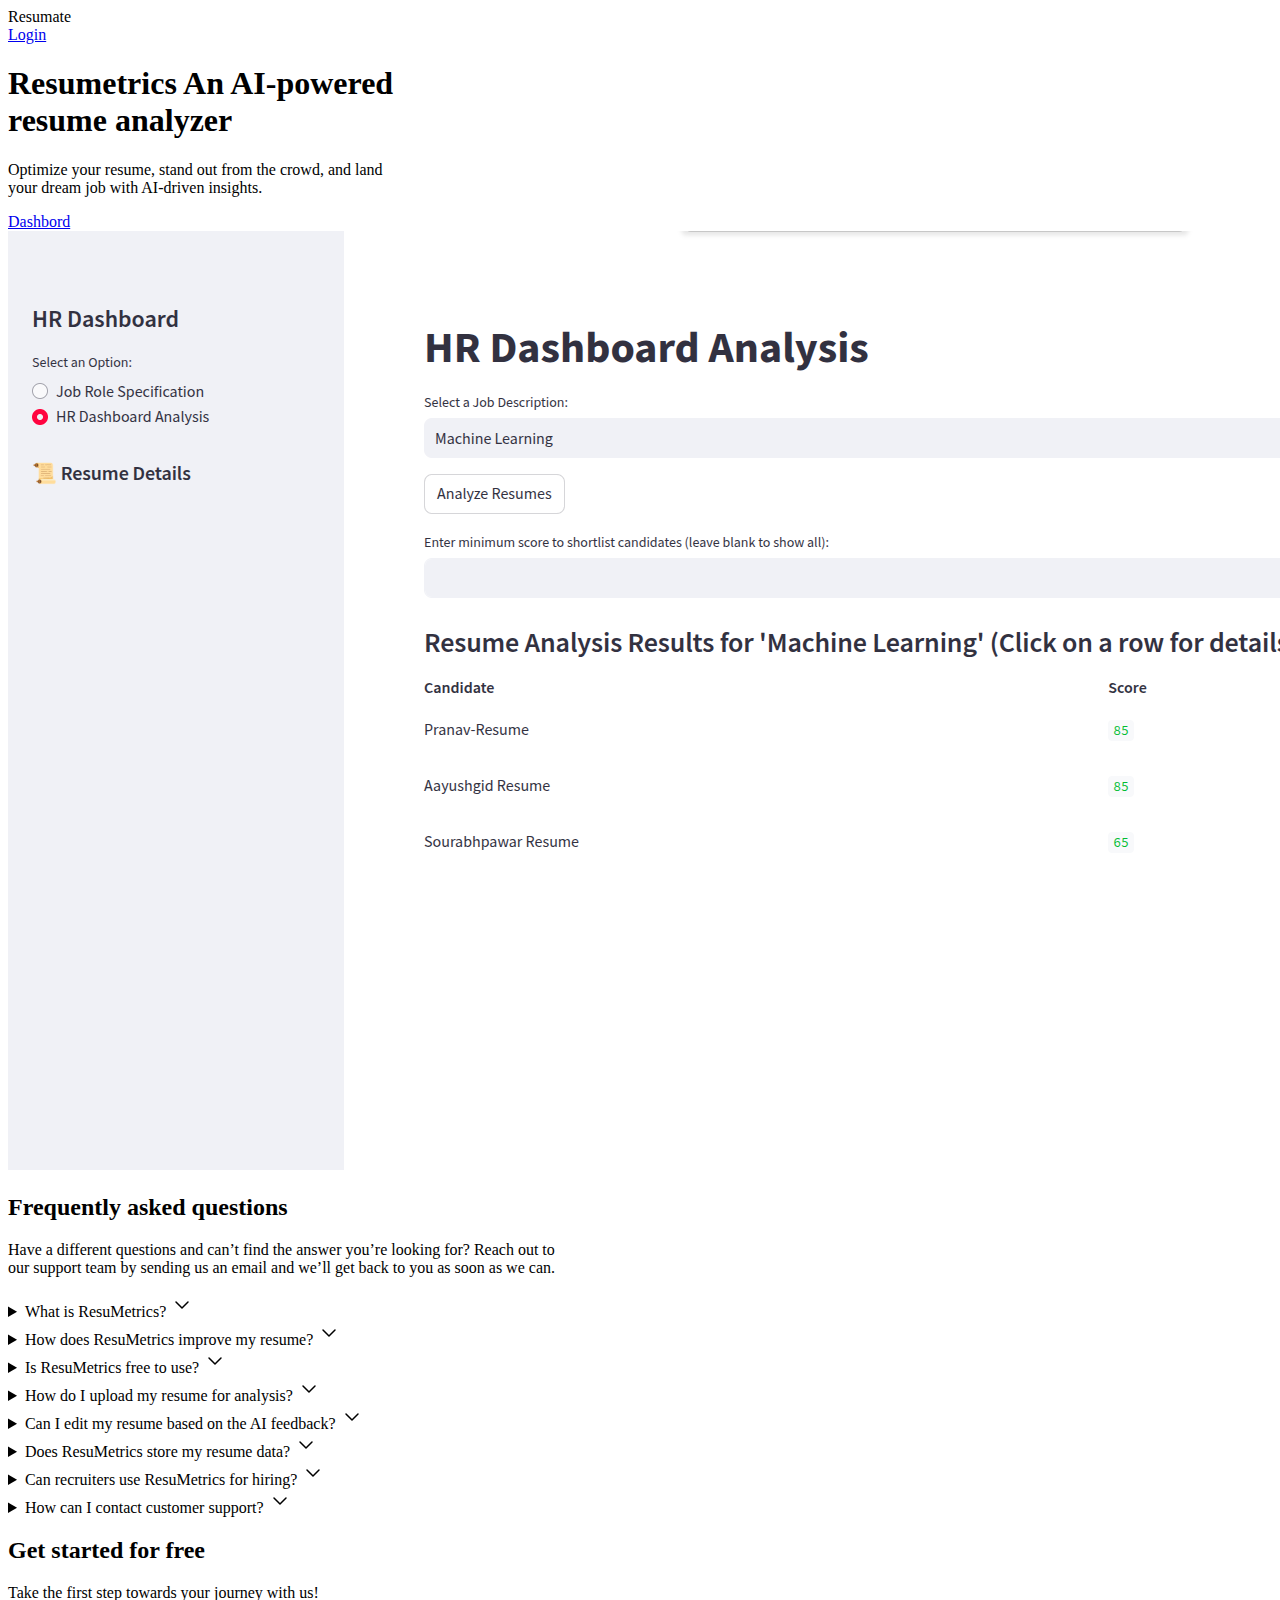
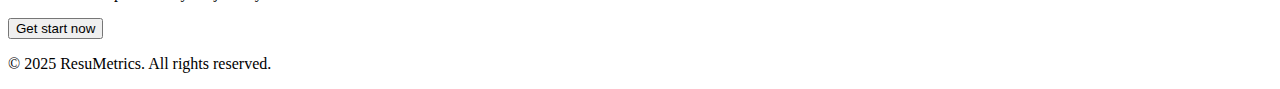
==== src/templates/index.html @ cf396849 "add google auth" ====
<!DOCTYPE html>
<html lang="en">
<head>
  <meta charset="UTF-8">
  <meta name="viewport" content="width=device-width, initial-scale=1.0">
   <link rel="stylesheet" href="./css/custom.css">
  <script src="https://cdn.jsdelivr.net/npm/@tailwindcss/browser@4"></script>
  <link rel="stylesheet" href="https://cdn.jsdelivr.net/npm/locomotive-scroll@3.5.4/dist/locomotive-scroll.css">
  <link href="https://cdn.jsdelivr.net/npm/remixicon@4.3.0/fonts/remixicon.css" rel="stylesheet" />
  <link rel="stylesheet" href="output.css">
  <link rel="shortcut icon" href="/nuvaria1.0/image/fevicon.png" type="image/x-icon">
  <link rel="preconnect" href="https://fonts.googleapis.com">
<link rel="preconnect" href="https://fonts.gstatic.com" crossorigin>
<link href="https://fonts.googleapis.com/css2?family=Forum&family=Lexend:wght@100..900&family=Old+Standard+TT:ital,wght@0,400;0,700;1,400&family=Poppins:ital,wght@0,100;0,200;0,300;0,400;0,500;0,600;0,700;0,800;0,900;1,100;1,200;1,300;1,400;1,500;1,600;1,700;1,800;1,900&family=Space+Grotesk:wght@300..700&display=swap" rel="stylesheet">

  <title>Resumate</title>
  <style>

.loader {
  width: fit-content;
  font-weight: bold;
  font-family: sans-serif;
  font-size: 30px;
  padding-bottom: 8px;
  background: linear-gradient(currentColor 0 0) 0 100%/0% 3px no-repeat;
  animation: l2 2s linear infinite;
}

@keyframes l2 {to{background-size: 100% 3px}}
  </style>

  
</head>

  <div id="main">

  <div class="inset-0 -z-10 h-full w-full bg-white bg-[linear-gradient(to_right,#f0f0f0_1px,transparent_1px),linear-gradient(to_bottom,#f0f0f0_1px,transparent_1px)] bg-[size:6rem_4rem]">

    <nav class="flex items-center justify-between px-20 py-6">
      <!-- Logo -->
      <div>
        <a href="#">
 
          </a>Resumate</a>
      </div>
  
      <div class="mr-16 flex items-center">
          <!-- Login Button -->
          <a id="login-btn" href="login.html" class="hover:text-gray-300 bg-black text-white px-4 py-1 rounded-md mr-4">Login</a>
  
          <!-- User Profile Image -->
          <div id="user-profile" style="display: none;">
              <img id="user-img" src="default-avatar.png" alt="User Profile" class="w-10 h-10 rounded-full border border-gray-300 shadow-sm">
          </div>
      </div>
  </nav>
  
      <div class= "flex justify-center items-center flex-col z-50 px-24 mt-20">
        
        <a href="#" class="px-28 text-black sm:text"></a>
        <h1 id="heading" class=" text-center font-semibold  text-6xl tracking-wide">Resumetrics An AI-powered <br>resume analyzer </h1>
        <p class="text-center py-5 font-sans text-xl"> Optimize your resume, stand out from the crowd,  and land <br> your dream job with AI-driven insights. </p>
        <div class="flex gap-5 mb-12">
         <a href="http://localhost:8501" class="px-10 py-3 bg-black text-white  rounded-md "> Dashbord <i class="ri-arrow-right-line"></i></a>
  
        </div>
        
      </div>  
  
    </div>

<div
  class="relative"
  style="mask-image: linear-gradient(180deg, white 0%, transparent); -webkit-mask-image: linear-gradient(180deg, white 60%, transparent);"
></div>
  
<div  class="flex justify-center items-center mt-10">

  <img id="dash" class="w-4/5 rounded-md  " src="image/dash.png" alt="">
</div>



<div class="flex justify-evenly mt-32 w-full">

</div>

<div class="max-w-screen-xl mx-auto px-5 bg-white min-h-sceen mb-32">
	<div class="flex flex-col items-center">
		<h2 class=" text-5xl tracking-tight mt-20">
      Frequently asked questions
		</h2>
		<p class="text-neutral-500 text-xl mt-3 text-center">
      Have a different questions and can’t find the answer you’re looking for? Reach out to <br> our support team by sending us an email and we’ll get back to you as soon as we can.
		</p>
	</div>
	<div class="grid divide-y divide-neutral-200 max-w-4xl mx-auto mt-8">
		<div class="py-5">
			<details class="group">
				<summary class="flex justify-between items-center font-medium cursor-pointer list-none ">
					<span> What is ResuMetrics?</span>
					<span class="transition group-open:rotate-180">
                <svg fill="none" height="24" shape-rendering="geometricPrecision" stroke="currentColor" stroke-linecap="round" stroke-linejoin="round" stroke-width="1.5" viewBox="0 0 24 24" width="24"><path d="M6 9l6 6 6-6"></path>
</svg>
              </span>
				</summary>
				<p class="text-neutral-600 mt-3 group-open:animate-fadeIn">
          ResuMetrics is an AI-powered resume analyzer that helps job seekers optimize their resumes by providing instant feedback, keyword suggestions, ATS compatibility checks, and industry-based resume scoring.
				</p>
			</details>
		</div>
		<div class="py-5">
			<details class="group">
				<summary class="flex justify-between items-center font-medium cursor-pointer list-none">
					<span> How does ResuMetrics improve my resume?</span>
					<span class="transition group-open:rotate-180">
                <svg fill="none" height="24" shape-rendering="geometricPrecision" stroke="currentColor" stroke-linecap="round" stroke-linejoin="round" stroke-width="1.5" viewBox="0 0 24 24" width="24"><path d="M6 9l6 6 6-6"></path>
</svg>
              </span>
				</summary>
				<p class="text-neutral-600 mt-3 group-open:animate-fadeIn">
					Our AI scans your resume for structure, relevant skills, formatting, and keyword optimization. It then provides actionable insights to improve your chances of passing ATS filters and catching recruiters’ attention.
				</p>
			</details>
		</div>
		<div class="py-5">
			<details class="group">
				<summary class="flex justify-between items-center font-medium cursor-pointer list-none">
					<span> Is ResuMetrics free to use?</span>
					<span class="transition group-open:rotate-180">
                <svg fill="none" height="24" shape-rendering="geometricPrecision" stroke="currentColor" stroke-linecap="round" stroke-linejoin="round" stroke-width="1.5" viewBox="0 0 24 24" width="24"><path d="M6 9l6 6 6-6"></path>
</svg>
              </span>
				</summary>
				<p class="text-neutral-600 mt-3 group-open:animate-fadeIn">
					We offer a free version with basic resume analysis. For advanced features like ATS optimization, detailed reports, and industry-based resume benchmarking, you can upgrade to a premium plan.
				</p>
			</details>
		</div>
		<div class="py-5">
			<details class="group">
				<summary class="flex justify-between items-center font-medium cursor-pointer list-none">
					<span> How do I upload my resume for analysis?</span>
					<span class="transition group-open:rotate-180">
                <svg fill="none" height="24" shape-rendering="geometricPrecision" stroke="currentColor" stroke-linecap="round" stroke-linejoin="round" stroke-width="1.5" viewBox="0 0 24 24" width="24"><path d="M6 9l6 6 6-6"></path>
</svg>
              </span>
				</summary>
				<p class="text-neutral-600 mt-3 group-open:animate-fadeIn">
					Simply click on the “Upload Resume” button on our homepage, select your resume file (PDF/DOCX), and get instant AI-powered feedback
				</p>
			</details>
		</div>
		<div class="py-5">
			<details class="group">
				<summary class="flex justify-between items-center font-medium cursor-pointer list-none">
					<span> Can I edit my resume based on the AI feedback?</span>
					<span class="transition group-open:rotate-180">
                <svg fill="none" height="24" shape-rendering="geometricPrecision" stroke="currentColor" stroke-linecap="round" stroke-linejoin="round" stroke-width="1.5" viewBox="0 0 24 24" width="24"><path d="M6 9l6 6 6-6"></path>
</svg>
              </span>
				</summary>
				<p class="text-neutral-600 mt-3 group-open:animate-fadeIn">
					Yes! After receiving your analysis report, you can make changes and re-upload your resume for further improvement suggestions.
				</p>
			</details>
		</div>
		<div class="py-5">
			<details class="group">
				<summary class="flex justify-between items-center font-medium cursor-pointer list-none">
					<span>Does ResuMetrics store my resume data? 					
        </span>
					<span class="transition group-open:rotate-180">
                <svg fill="none" height="24" shape-rendering="geometricPrecision" stroke="currentColor" stroke-linecap="round" stroke-linejoin="round" stroke-width="1.5" viewBox="0 0 24 24" width="24"><path d="M6 9l6 6 6-6"></path>
</svg>
              </span>
				</summary>
				<p class="text-neutral-600 mt-3 group-open:animate-fadeIn">
          No, we prioritize user privacy. Your uploaded resume is processed in real-time, and we do not store or share your data.
				</p>
			</details>
		</div>
		<div class="py-5">
			<details class="group">
				<summary class="flex justify-between items-center font-medium cursor-pointer list-none">
					<span> Can recruiters use ResuMetrics for hiring?</span>
					<span class="transition group-open:rotate-180">
                <svg fill="none" height="24" shape-rendering="geometricPrecision" stroke="currentColor" stroke-linecap="round" stroke-linejoin="round" stroke-width="1.5" viewBox="0 0 24 24" width="24"><path d="M6 9l6 6 6-6"></path>
</svg>
              </span>
				</summary>
				<p class="text-neutral-600 mt-3 group-open:animate-fadeIn">
					Yes! We offer a recruiter dashboard where employers can analyze multiple resumes, rank candidates, and shortlist top talent based on AI-powered insights.
				</p>
			</details>
		</div>
		<div class="py-5">
			<details class="group">
				<summary class="flex justify-between items-center font-medium cursor-pointer list-none ">
					<span > How can I contact customer support?</span>
					<span class="transition group-open:rotate-180">
                <svg fill="none" height="24" shape-rendering="geometricPrecision" stroke="currentColor" stroke-linecap="round" stroke-linejoin="round" stroke-width="1.5" viewBox="0 0 24 24" width="24"><path d="M6 9l6 6 6-6"></path>
</svg>
              </span>
				</summary>
				<p class="text-neutral-600 mt-3 group-open:animate-fadeIn ">
					You can reach out to our support team via email or our Contact Us page, and we’ll respond as soon as possible.
				</p>
			</details>
		</div>
		
	</div>
</div>
<div class="py-12 px-6 mt-44">
  <div class="mx-auto text-center ">
    <h2 class="text-6xl">Get started for free</h2>
    <p class="text-gray-600 mt-4 text-xl">Take the first step towards your journey with us!</p>
    <div class="mt-6 flex justify-center space-x-4">
      <button class="px-6 py-3 bg-black text-white rounded-lg shadow-md">
        Get start now
      </button>
     
    </div>
  </div>
</div>
<footer class=" py-10 mt-11">
  <div class="mt-10 text-center text-gray-500">
    <p>&copy; 2025 ResuMetrics. All rights reserved.</p>
  </div>
</footer>

</div>

<script src="https://cdn.jsdelivr.net/npm/locomotive-scroll@3.5.4/dist/locomotive-scroll.js"></script>
<script src="/src/templates/script.js" type="module"></script>
	<script src="/src/templates/firebase.js" type="module"></script>
	<script src="/src/templates/profile.js" type="module"></script>
</body>
</html>
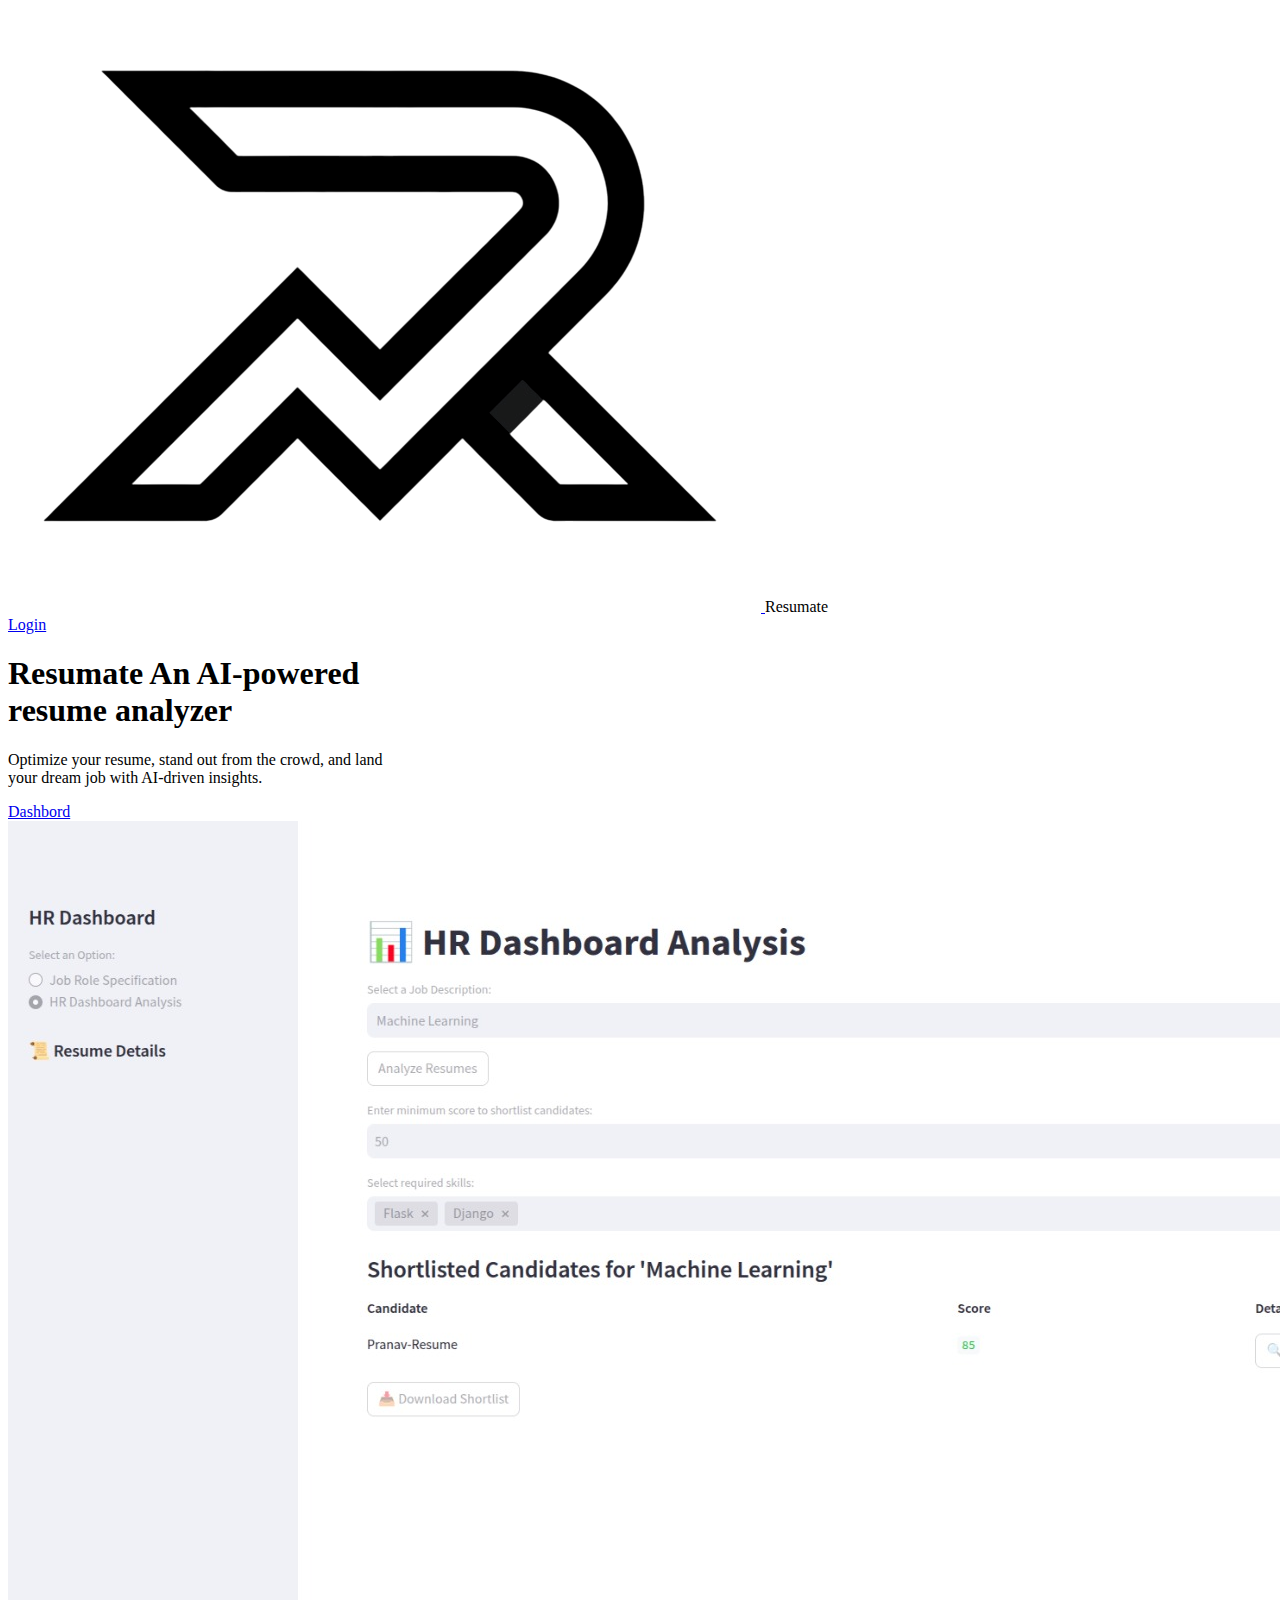
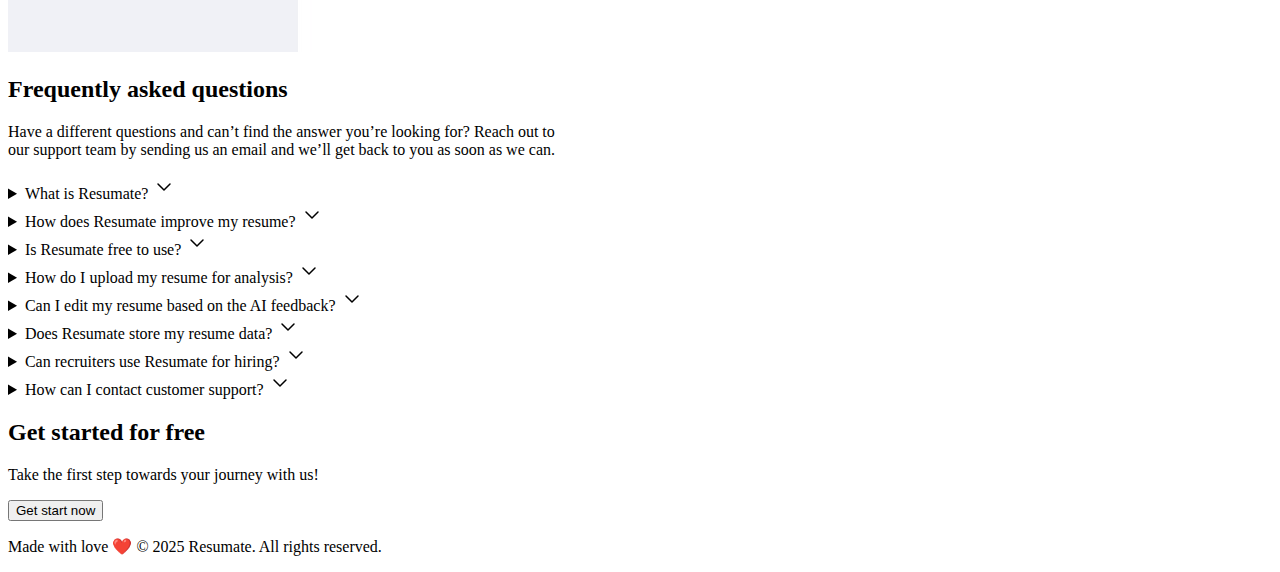
==== commit 446ad1fd: "complete landing page" ====
--- a/src/templates/index.html
+++ b/src/templates/index.html
@@ -38,11 +38,13 @@
 
     <nav class="flex items-center justify-between px-20 py-6">
       <!-- Logo -->
-      <div>
-        <a href="#">
- 
-          </a>Resumate</a>
-      </div>
+      <div class="flex items-center">
+				<div class="flex items-center text-[20px]">
+					<a href="index.html">
+						<img class="w-[34px]" src="image/logo.png" alt="">
+						<a>Resumate</a>
+					</div>
+				</div>
   
       <div class="mr-16 flex items-center">
           <!-- Login Button -->
@@ -58,7 +60,7 @@
       <div class= "flex justify-center items-center flex-col z-50 px-24 mt-20">
         
         <a href="#" class="px-28 text-black sm:text"></a>
-        <h1 id="heading" class=" text-center font-semibold  text-6xl tracking-wide">Resumetrics An AI-powered <br>resume analyzer </h1>
+        <h1 id="heading" class=" text-center font-semibold  text-6xl tracking-wide">Resumate An AI-powered <br>resume analyzer </h1>
         <p class="text-center py-5 font-sans text-xl"> Optimize your resume, stand out from the crowd,  and land <br> your dream job with AI-driven insights. </p>
         <div class="flex gap-5 mb-12">
          <a href="http://localhost:8501" class="px-10 py-3 bg-black text-white  rounded-md "> Dashbord <i class="ri-arrow-right-line"></i></a>
@@ -74,10 +76,10 @@
   style="mask-image: linear-gradient(180deg, white 0%, transparent); -webkit-mask-image: linear-gradient(180deg, white 60%, transparent);"
 ></div>
   
-<div  class="flex justify-center items-center mt-10">
-
-  <img id="dash" class="w-4/5 rounded-md  " src="image/dash.png" alt="">
-</div>
+<div class="flex justify-center items-center mt-10">
+  <img id="dash" class="w-4/5  border-[1px]" src="image/image.jpeg" alt="">
+</div>
+
 
 
 
@@ -98,21 +100,21 @@
 		<div class="py-5">
 			<details class="group">
 				<summary class="flex justify-between items-center font-medium cursor-pointer list-none ">
-					<span> What is ResuMetrics?</span>
-					<span class="transition group-open:rotate-180">
-                <svg fill="none" height="24" shape-rendering="geometricPrecision" stroke="currentColor" stroke-linecap="round" stroke-linejoin="round" stroke-width="1.5" viewBox="0 0 24 24" width="24"><path d="M6 9l6 6 6-6"></path>
-</svg>
-              </span>
-				</summary>
-				<p class="text-neutral-600 mt-3 group-open:animate-fadeIn">
-          ResuMetrics is an AI-powered resume analyzer that helps job seekers optimize their resumes by providing instant feedback, keyword suggestions, ATS compatibility checks, and industry-based resume scoring.
-				</p>
-			</details>
-		</div>
-		<div class="py-5">
-			<details class="group">
-				<summary class="flex justify-between items-center font-medium cursor-pointer list-none">
-					<span> How does ResuMetrics improve my resume?</span>
+					<span> What is Resumate?</span>
+					<span class="transition group-open:rotate-180">
+                <svg fill="none" height="24" shape-rendering="geometricPrecision" stroke="currentColor" stroke-linecap="round" stroke-linejoin="round" stroke-width="1.5" viewBox="0 0 24 24" width="24"><path d="M6 9l6 6 6-6"></path>
+</svg>
+              </span>
+				</summary>
+				<p class="text-neutral-600 mt-3 group-open:animate-fadeIn">
+          Resumate is an AI-powered resume analyzer that helps job seekers optimize their resumes by providing instant feedback, keyword suggestions, ATS compatibility checks, and industry-based resume scoring.
+				</p>
+			</details>
+		</div>
+		<div class="py-5">
+			<details class="group">
+				<summary class="flex justify-between items-center font-medium cursor-pointer list-none">
+					<span> How does Resumate improve my resume?</span>
 					<span class="transition group-open:rotate-180">
                 <svg fill="none" height="24" shape-rendering="geometricPrecision" stroke="currentColor" stroke-linecap="round" stroke-linejoin="round" stroke-width="1.5" viewBox="0 0 24 24" width="24"><path d="M6 9l6 6 6-6"></path>
 </svg>
@@ -126,7 +128,7 @@
 		<div class="py-5">
 			<details class="group">
 				<summary class="flex justify-between items-center font-medium cursor-pointer list-none">
-					<span> Is ResuMetrics free to use?</span>
+					<span> Is Resumate free to use?</span>
 					<span class="transition group-open:rotate-180">
                 <svg fill="none" height="24" shape-rendering="geometricPrecision" stroke="currentColor" stroke-linecap="round" stroke-linejoin="round" stroke-width="1.5" viewBox="0 0 24 24" width="24"><path d="M6 9l6 6 6-6"></path>
 </svg>
@@ -168,7 +170,7 @@
 		<div class="py-5">
 			<details class="group">
 				<summary class="flex justify-between items-center font-medium cursor-pointer list-none">
-					<span>Does ResuMetrics store my resume data? 					
+					<span>Does Resumate store my resume data? 					
         </span>
 					<span class="transition group-open:rotate-180">
                 <svg fill="none" height="24" shape-rendering="geometricPrecision" stroke="currentColor" stroke-linecap="round" stroke-linejoin="round" stroke-width="1.5" viewBox="0 0 24 24" width="24"><path d="M6 9l6 6 6-6"></path>
@@ -176,14 +178,14 @@
               </span>
 				</summary>
 				<p class="text-neutral-600 mt-3 group-open:animate-fadeIn">
-          No, we prioritize user privacy. Your uploaded resume is processed in real-time, and we do not store or share your data.
-				</p>
-			</details>
-		</div>
-		<div class="py-5">
-			<details class="group">
-				<summary class="flex justify-between items-center font-medium cursor-pointer list-none">
-					<span> Can recruiters use ResuMetrics for hiring?</span>
+           Yes, we prioritize user privacy. Your uploaded resume is processed in real-time, and we do not store or share your data.
+				</p>
+			</details>
+		</div>
+		<div class="py-5">
+			<details class="group">
+				<summary class="flex justify-between items-center font-medium cursor-pointer list-none">
+					<span> Can recruiters use Resumate for hiring?</span>
 					<span class="transition group-open:rotate-180">
                 <svg fill="none" height="24" shape-rendering="geometricPrecision" stroke="currentColor" stroke-linecap="round" stroke-linejoin="round" stroke-width="1.5" viewBox="0 0 24 24" width="24"><path d="M6 9l6 6 6-6"></path>
 </svg>
@@ -224,15 +226,15 @@
   </div>
 </div>
 <footer class=" py-10 mt-11">
-  <div class="mt-10 text-center text-gray-500">
-    <p>&copy; 2025 ResuMetrics. All rights reserved.</p>
+  <div class="mt-10 text-center text-black">
+    <p>Made with love ❤️  &copy; 2025  Resumate. All rights reserved.</p>
   </div>
 </footer>
 
 </div>
 
-<script src="https://cdn.jsdelivr.net/npm/locomotive-scroll@3.5.4/dist/locomotive-scroll.js"></script>
-<script src="/src/templates/script.js" type="module"></script>
+  <script src="https://cdn.jsdelivr.net/npm/locomotive-scroll@3.5.4/dist/locomotive-scroll.js"></script>
+  <script src="/src/templates/script.js" type="module"></script>
 	<script src="/src/templates/firebase.js" type="module"></script>
 	<script src="/src/templates/profile.js" type="module"></script>
 </body>
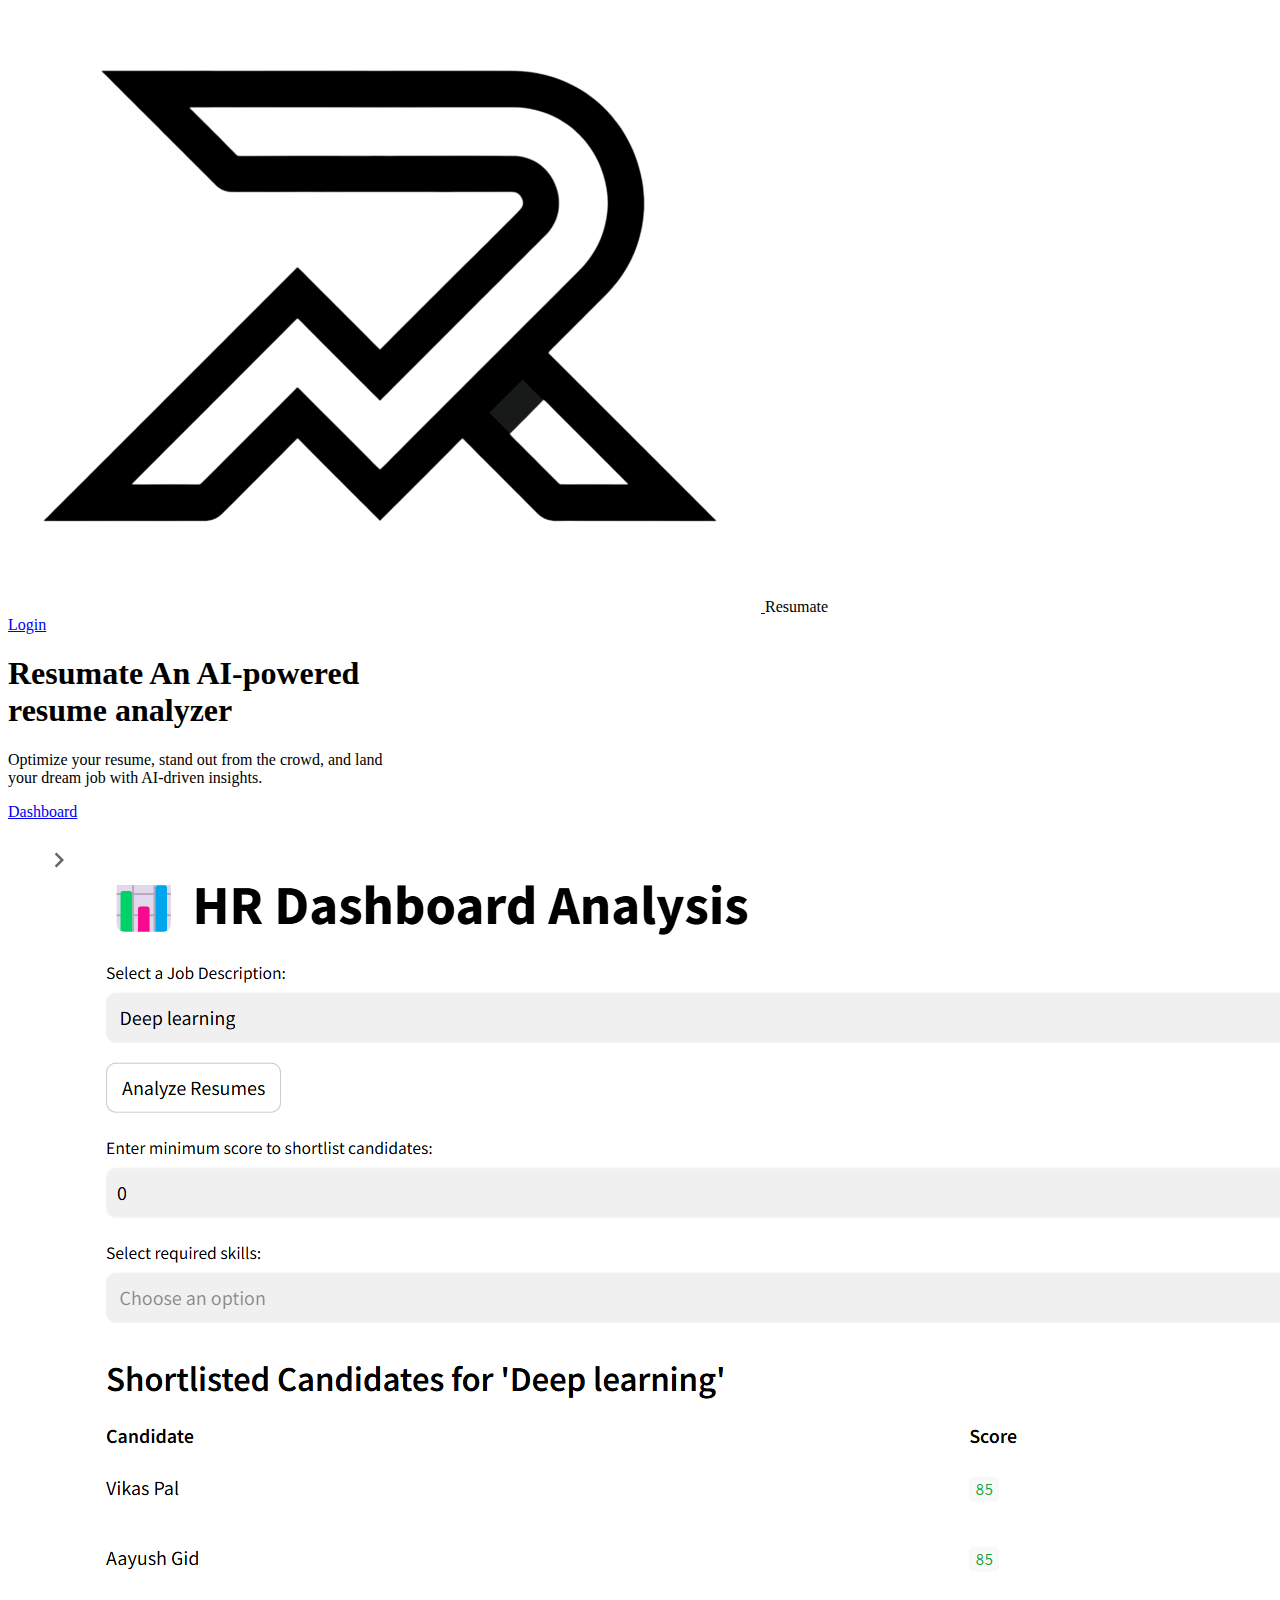
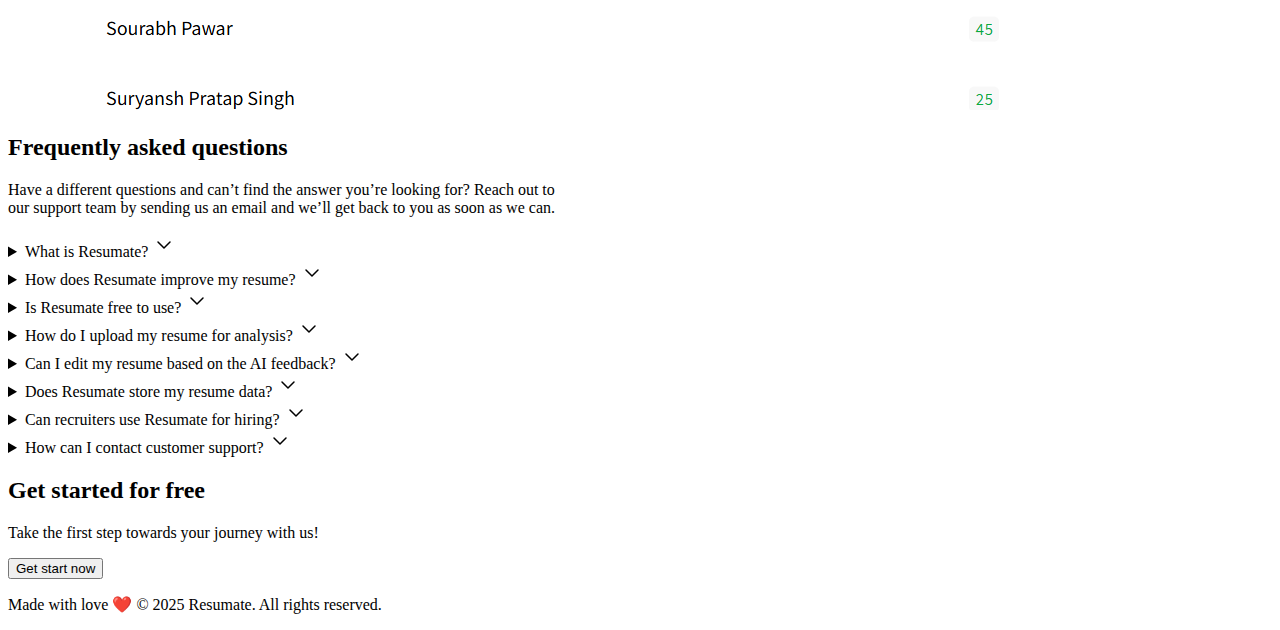
==== commit 73bae078: "add image of dashboard" ====
--- a/src/templates/index.html
+++ b/src/templates/index.html
@@ -46,7 +46,7 @@
 					</div>
 				</div>
   
-      <div class="mr-16 flex items-center">
+      <div class="mr-16 flex items-center">	
           <!-- Login Button -->
           <a id="login-btn" href="login.html" class="hover:text-gray-300 bg-black text-white px-4 py-1 rounded-md mr-4">Login</a>
   
@@ -63,7 +63,7 @@
         <h1 id="heading" class=" text-center font-semibold  text-6xl tracking-wide">Resumate An AI-powered <br>resume analyzer </h1>
         <p class="text-center py-5 font-sans text-xl"> Optimize your resume, stand out from the crowd,  and land <br> your dream job with AI-driven insights. </p>
         <div class="flex gap-5 mb-12">
-         <a href="http://localhost:8501" class="px-10 py-3 bg-black text-white  rounded-md "> Dashbord <i class="ri-arrow-right-line"></i></a>
+         <a href="https://genesis-pq42.onrender.com" class="px-10 py-3 bg-black text-white  rounded-md "> Dashboard <i class="ri-arrow-right-line"></i></a>
   
         </div>
         
@@ -77,7 +77,7 @@
 ></div>
   
 <div class="flex justify-center items-center mt-10">
-  <img id="dash" class="w-4/5  border-[1px]" src="image/image.jpeg" alt="">
+  <img id="dash" class="w-4/5  border-[1px]" src="image/image.png" alt="">
 </div>
 
 
